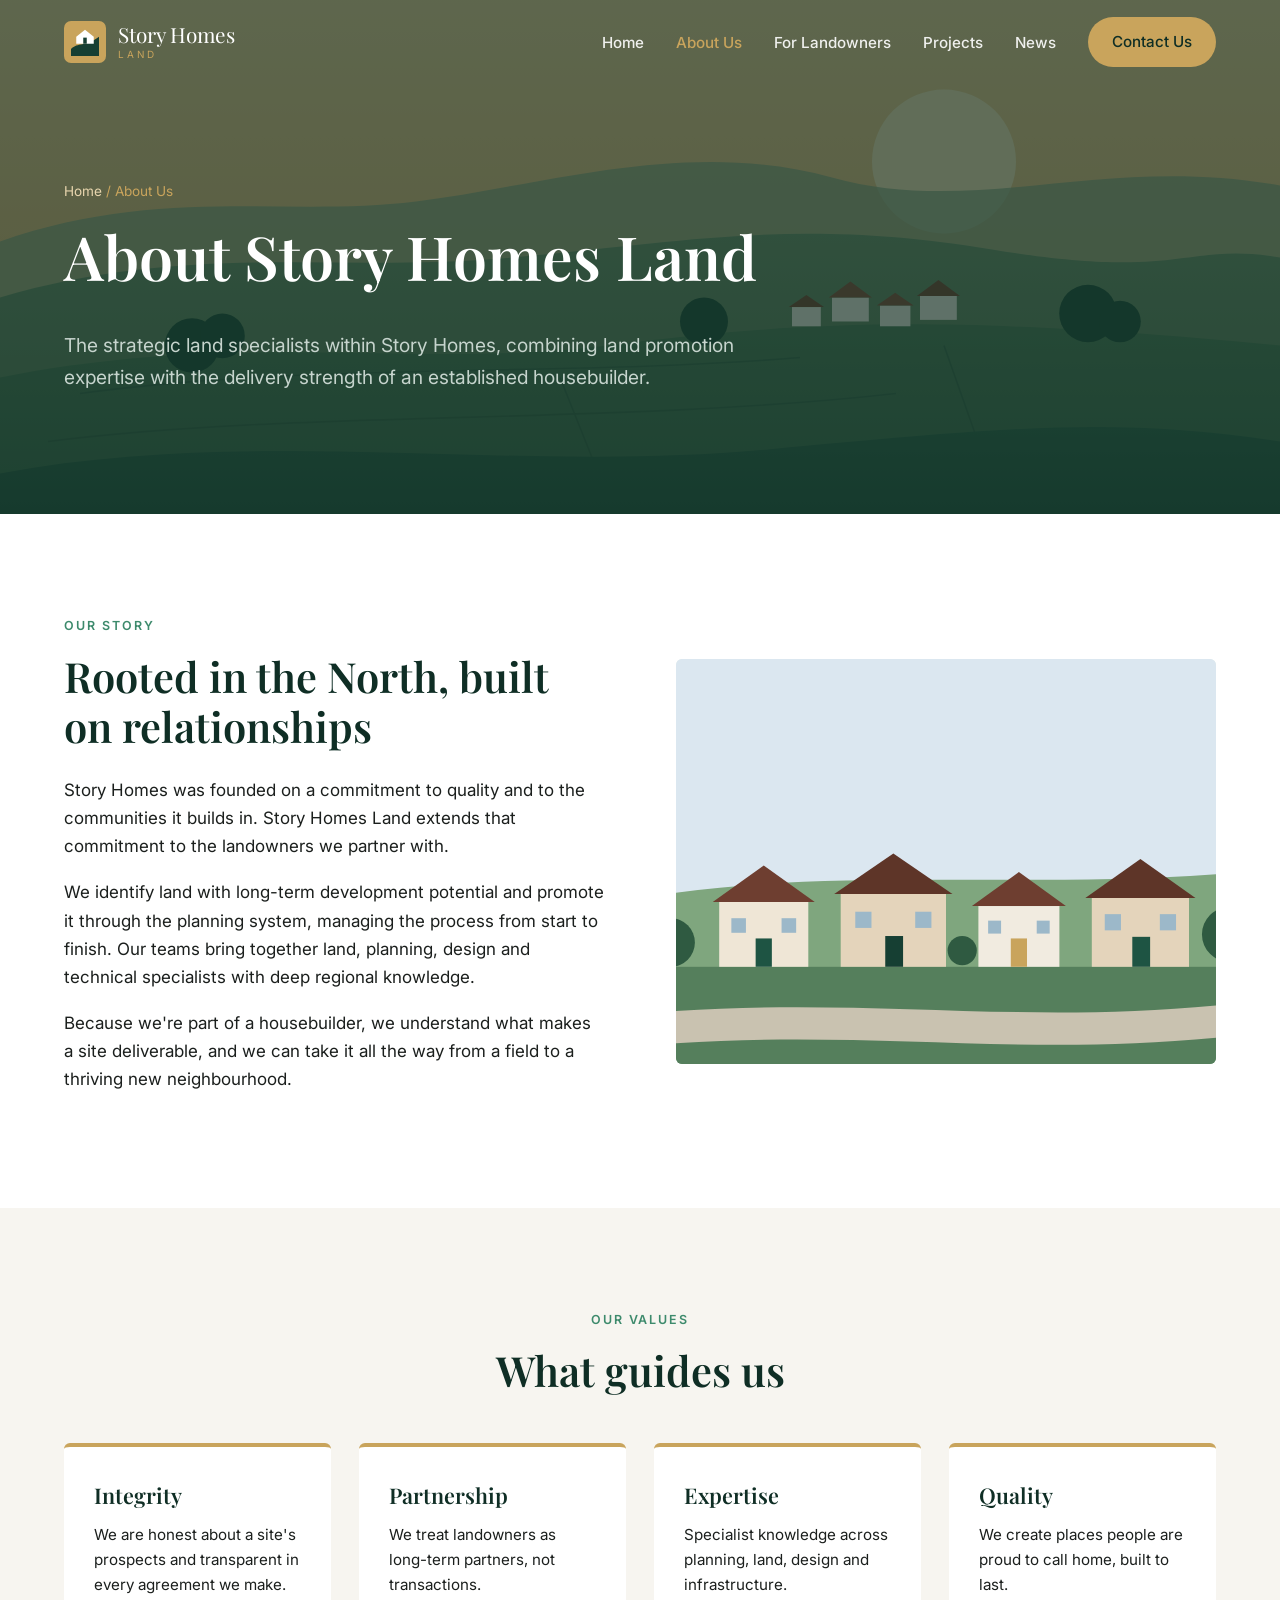
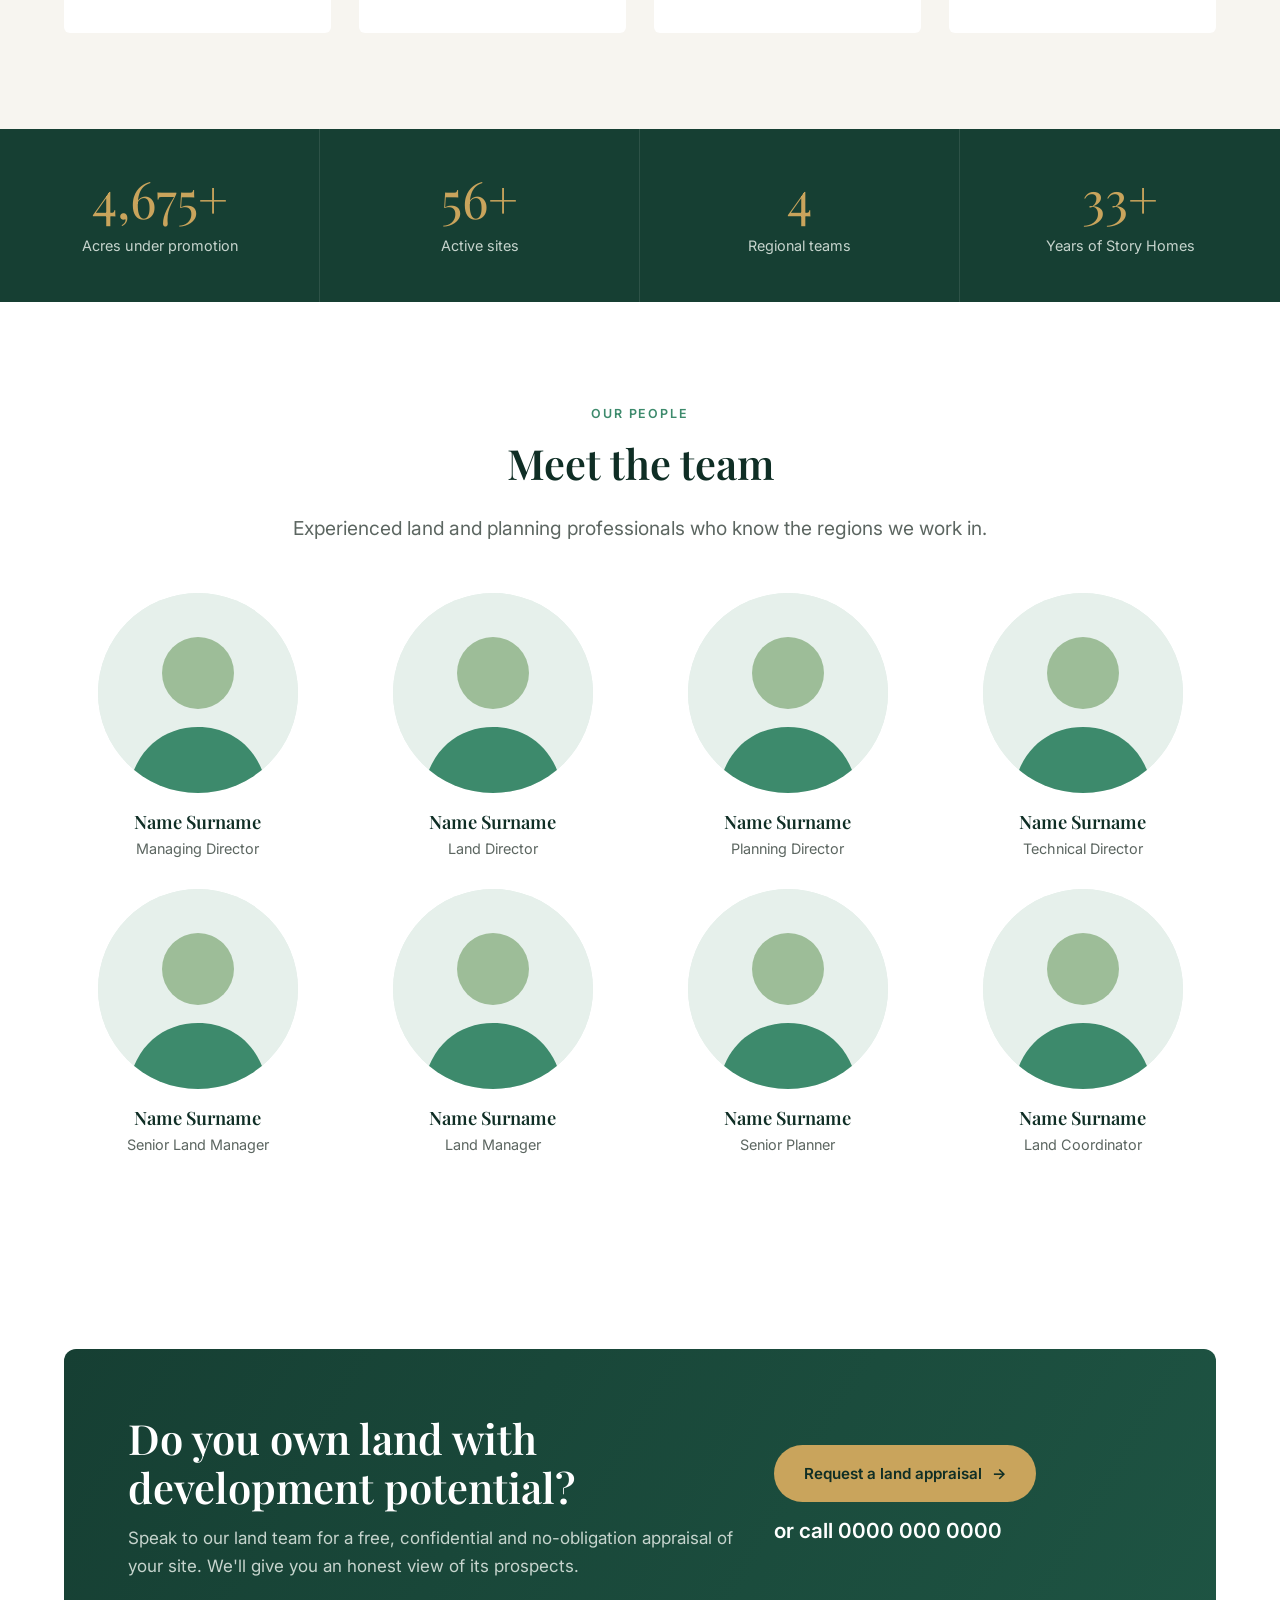
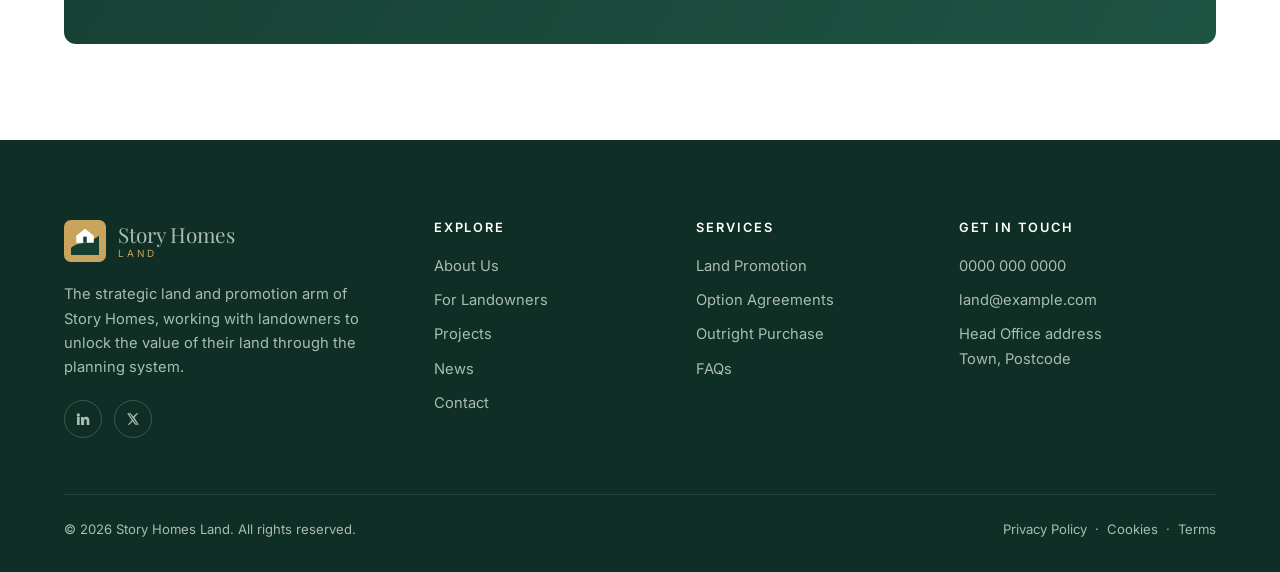
==== about.html @ 123c7f7c "Add Story Homes Land static website Home, About, For Landowners, Projects, News and Contact pages wi" ====
<!DOCTYPE html>
<html lang="en-GB">
<head>
<meta charset="utf-8">
<meta name="viewport" content="width=device-width, initial-scale=1">
<title>About Us | Story Homes Land</title>
<meta name="description" content="Story Homes Land is the strategic land division of Story Homes.">
<link rel="icon" href="assets/img/favicon.svg" type="image/svg+xml">
<link rel="preconnect" href="https://fonts.googleapis.com">
<link rel="preconnect" href="https://fonts.gstatic.com" crossorigin>
<link href="https://fonts.googleapis.com/css2?family=Inter:wght@400;500;600&family=Playfair+Display:wght@500;600&display=swap" rel="stylesheet">
<link rel="stylesheet" href="assets/css/styles.css">
</head>
<body>
<header class="site-header">
  <div class="container">
    <nav class="nav" aria-label="Main">
      <a class="logo" href="index.html" aria-label="Story Homes Land home">
        <img class="logo__mark" src="assets/img/logo.svg" alt="">
        <span class="logo__text">Story Homes<small>Land</small></span>
      </a>
      <button class="nav__toggle" aria-label="Toggle menu" aria-expanded="false"><span></span><span></span><span></span></button>
      <ul class="nav__links">
        <li><a href="index.html">Home</a></li>
        <li><a href="about.html" aria-current="page">About Us</a></li>
        <li><a href="landowners.html">For Landowners</a></li>
        <li><a href="projects.html">Projects</a></li>
        <li><a href="news.html">News</a></li>
        <li><a class="btn btn--primary" href="contact.html">Contact Us</a></li>
      </ul>
    </nav>
  </div>
</header>
<section class="page-hero">
  <div class="page-hero__bg"><img src="assets/img/hero-landscape.svg" alt=""></div>
  <div class="container">
    <div class="breadcrumb"><a href="index.html">Home</a> / About Us</div>
    <h1>About Story Homes Land</h1>
    <p>The strategic land specialists within Story Homes, combining land promotion expertise with the delivery strength of an established housebuilder.</p>
  </div>
</section>
<main>
<section class="section">
  <div class="container split">
    <div class="reveal">
      <span class="eyebrow">Our story</span>
      <h2>Rooted in the North, built on relationships</h2>
      <p>Story Homes was founded on a commitment to quality and to the communities it builds in. Story Homes Land extends that commitment to the landowners we partner with.</p>
      <p>We identify land with long-term development potential and promote it through the planning system, managing the process from start to finish. Our teams bring together land, planning, design and technical specialists with deep regional knowledge.</p>
      <p>Because we're part of a housebuilder, we understand what makes a site deliverable, and we can take it all the way from a field to a thriving new neighbourhood.</p>
    </div>
    <div class="split__media reveal"><img src="assets/img/village.svg" alt="Illustration of new homes"></div>
  </div>
</section>

<section class="section section--cream">
  <div class="container">
    <div class="center reveal"><span class="eyebrow">Our values</span><h2>What guides us</h2></div>
    <div class="grid grid--4" style="margin-top:48px">
      <div class="feature reveal"><h3>Integrity</h3><p>We are honest about a site's prospects and transparent in every agreement we make.</p></div>
      <div class="feature reveal"><h3>Partnership</h3><p>We treat landowners as long-term partners, not transactions.</p></div>
      <div class="feature reveal"><h3>Expertise</h3><p>Specialist knowledge across planning, land, design and infrastructure.</p></div>
      <div class="feature reveal"><h3>Quality</h3><p>We create places people are proud to call home, built to last.</p></div>
    </div>
  </div>
</section>

<div class="stats" aria-label="Key figures">
  <div class="stat"><div class="stat__num" data-count="5000" data-suffix="+">5,000+</div><div class="stat__label">Acres under promotion</div></div>
  <div class="stat"><div class="stat__num" data-count="60" data-suffix="+">60+</div><div class="stat__label">Active sites</div></div>
  <div class="stat"><div class="stat__num" data-count="4">4</div><div class="stat__label">Regional teams</div></div>
  <div class="stat"><div class="stat__num" data-count="35" data-suffix="+">35+</div><div class="stat__label">Years of Story Homes</div></div>
</div>

<section class="section" id="team">
  <div class="container">
    <div class="center reveal"><span class="eyebrow">Our people</span><h2>Meet the team</h2><p class="lead">Experienced land and planning professionals who know the regions we work in.</p></div>
    <div class="grid grid--4" style="margin-top:48px">
      <div class="person reveal"><div class="person__photo"><svg viewBox="0 0 200 200"><rect width="200" height="200" fill="#e6f0eb"/><circle cx="100" cy="80" r="36" fill="#9dbd98"/><path d="M30 200c6-44 36-66 70-66s64 22 70 66z" fill="#3d8a6c"/></svg></div><h3>Name Surname</h3><p>Managing Director</p></div>
      <div class="person reveal"><div class="person__photo"><svg viewBox="0 0 200 200"><rect width="200" height="200" fill="#e6f0eb"/><circle cx="100" cy="80" r="36" fill="#9dbd98"/><path d="M30 200c6-44 36-66 70-66s64 22 70 66z" fill="#3d8a6c"/></svg></div><h3>Name Surname</h3><p>Land Director</p></div>
      <div class="person reveal"><div class="person__photo"><svg viewBox="0 0 200 200"><rect width="200" height="200" fill="#e6f0eb"/><circle cx="100" cy="80" r="36" fill="#9dbd98"/><path d="M30 200c6-44 36-66 70-66s64 22 70 66z" fill="#3d8a6c"/></svg></div><h3>Name Surname</h3><p>Planning Director</p></div>
      <div class="person reveal"><div class="person__photo"><svg viewBox="0 0 200 200"><rect width="200" height="200" fill="#e6f0eb"/><circle cx="100" cy="80" r="36" fill="#9dbd98"/><path d="M30 200c6-44 36-66 70-66s64 22 70 66z" fill="#3d8a6c"/></svg></div><h3>Name Surname</h3><p>Technical Director</p></div>
      <div class="person reveal"><div class="person__photo"><svg viewBox="0 0 200 200"><rect width="200" height="200" fill="#e6f0eb"/><circle cx="100" cy="80" r="36" fill="#9dbd98"/><path d="M30 200c6-44 36-66 70-66s64 22 70 66z" fill="#3d8a6c"/></svg></div><h3>Name Surname</h3><p>Senior Land Manager</p></div>
      <div class="person reveal"><div class="person__photo"><svg viewBox="0 0 200 200"><rect width="200" height="200" fill="#e6f0eb"/><circle cx="100" cy="80" r="36" fill="#9dbd98"/><path d="M30 200c6-44 36-66 70-66s64 22 70 66z" fill="#3d8a6c"/></svg></div><h3>Name Surname</h3><p>Land Manager</p></div>
      <div class="person reveal"><div class="person__photo"><svg viewBox="0 0 200 200"><rect width="200" height="200" fill="#e6f0eb"/><circle cx="100" cy="80" r="36" fill="#9dbd98"/><path d="M30 200c6-44 36-66 70-66s64 22 70 66z" fill="#3d8a6c"/></svg></div><h3>Name Surname</h3><p>Senior Planner</p></div>
      <div class="person reveal"><div class="person__photo"><svg viewBox="0 0 200 200"><rect width="200" height="200" fill="#e6f0eb"/><circle cx="100" cy="80" r="36" fill="#9dbd98"/><path d="M30 200c6-44 36-66 70-66s64 22 70 66z" fill="#3d8a6c"/></svg></div><h3>Name Surname</h3><p>Land Coordinator</p></div>
    </div>
  </div>
</section>

<section class="section">
  <div class="container">
    <div class="cta-band reveal">
      <div>
        <h2>Do you own land with development potential?</h2>
        <p>Speak to our land team for a free, confidential and no-obligation appraisal of your site. We'll give you an honest view of its prospects.</p>
      </div>
      <div class="cta-band__actions">
        <a class="btn btn--primary arrow" href="contact.html">Request a land appraisal</a>
        <a class="cta-band__phone" href="tel:00000000000">or call 0000 000 0000</a>
      </div>
    </div>
  </div>
</section>

</main>
<footer class="site-footer">
  <div class="container">
    <div class="footer-grid">
      <div>
        <a class="logo" href="index.html"><img class="logo__mark" src="assets/img/logo.svg" alt=""><span class="logo__text">Story Homes<small>Land</small></span></a>
        <p style="margin-top:20px">The strategic land and promotion arm of Story Homes, working with landowners to unlock the value of their land through the planning system.</p>
        <div class="socials">
          <a href="#" aria-label="LinkedIn"><svg width="16" height="16" viewBox="0 0 24 24" fill="currentColor"><path d="M4.98 3.5a2.5 2.5 0 1 1 0 5 2.5 2.5 0 0 1 0-5zM3 9h4v12H3zM9 9h3.8v1.7h.1c.5-1 1.8-2 3.8-2 4 0 4.8 2.6 4.8 6V21h-4v-5.5c0-1.3 0-3-1.8-3s-2.1 1.4-2.1 2.9V21H9z"/></svg></a>
          <a href="#" aria-label="X"><svg width="14" height="14" viewBox="0 0 24 24" fill="currentColor"><path d="M18.2 2H21l-6.6 7.5L22 22h-6l-4.7-6.2L5.8 22H3l7-8L2 2h6.1l4.3 5.7zM17.2 20h1.6L7 3.8H5.3z"/></svg></a>
        </div>
      </div>
      <div>
        <h4>Explore</h4>
        <ul>
          <li><a href="about.html">About Us</a></li>
          <li><a href="landowners.html">For Landowners</a></li>
          <li><a href="projects.html">Projects</a></li>
          <li><a href="news.html">News</a></li>
          <li><a href="contact.html">Contact</a></li>
        </ul>
      </div>
      <div>
        <h4>Services</h4>
        <ul>
          <li><a href="landowners.html#promotion">Land Promotion</a></li>
          <li><a href="landowners.html#options">Option Agreements</a></li>
          <li><a href="landowners.html#sales">Outright Purchase</a></li>
          <li><a href="landowners.html#faq">FAQs</a></li>
        </ul>
      </div>
      <div>
        <h4>Get in touch</h4>
        <ul>
          <li><a href="tel:00000000000">0000 000 0000</a></li>
          <li><a href="mailto:land@example.com">land@example.com</a></li>
          <li>Head Office address<br>Town, Postcode</li>
        </ul>
      </div>
    </div>
    <div class="footer-bottom">
      <span>&copy; <span id="year">2026</span> Story Homes Land. All rights reserved.</span>
      <span><a href="#">Privacy Policy</a> &nbsp;·&nbsp; <a href="#">Cookies</a> &nbsp;·&nbsp; <a href="#">Terms</a></span>
    </div>
  </div>
</footer>
<script src="assets/js/main.js"></script>
</body>
</html>
---- assets/css/styles.css ----
/* Story Homes Land — site styles */
:root {
  --green-900: #0f2e25;
  --green-800: #163f33;
  --green-700: #1e5443;
  --green-500: #3d8a6c;
  --green-100: #e6f0eb;
  --gold: #c9a45c;
  --gold-light: #e8d6ae;
  --ink: #1b1f1d;
  --muted: #5c6661;
  --line: #dde3df;
  --paper: #ffffff;
  --cream: #f7f5f0;
  --radius: 6px;
  --max: 1200px;
  --font-head: "Playfair Display", Georgia, serif;
  --font-body: "Inter", system-ui, -apple-system, "Segoe UI", sans-serif;
}

*, *::before, *::after { box-sizing: border-box; }
html { scroll-behavior: smooth; }
body {
  margin: 0;
  font-family: var(--font-body);
  font-size: 17px;
  line-height: 1.65;
  color: var(--ink);
  background: var(--paper);
  -webkit-font-smoothing: antialiased;
}
img, svg { max-width: 100%; display: block; }
a { color: var(--green-700); }
h1, h2, h3, h4 { font-family: var(--font-head); font-weight: 600; line-height: 1.2; margin: 0 0 .6em; color: var(--green-900); }
h1 { font-size: clamp(2.2rem, 5vw, 3.8rem); }
h2 { font-size: clamp(1.8rem, 3.5vw, 2.6rem); }
h3 { font-size: 1.35rem; }
p { margin: 0 0 1.1em; }

.container { width: 100%; max-width: var(--max); margin: 0 auto; padding: 0 24px; }
.section { padding: 96px 0; }
.section--cream { background: var(--cream); }
.section--dark { background: var(--green-900); color: #e9efec; }
.section--dark h2, .section--dark h3 { color: #fff; }
.eyebrow {
  display: inline-block;
  font-size: .78rem; letter-spacing: .16em; text-transform: uppercase; font-weight: 600;
  color: var(--green-500); margin-bottom: 14px;
}
.section--dark .eyebrow { color: var(--gold); }
.lead { font-size: 1.2rem; color: var(--muted); max-width: 720px; }
.section--dark .lead { color: #b9c9c1; }
.center { text-align: center; }
.center .lead { margin-left: auto; margin-right: auto; }

/* Buttons */
.btn {
  display: inline-flex; align-items: center; gap: 10px;
  padding: 14px 28px; border-radius: 999px; border: 2px solid transparent;
  font-weight: 600; font-size: .95rem; text-decoration: none; cursor: pointer;
  transition: background .2s, color .2s, border-color .2s, transform .2s;
}
.btn:hover { transform: translateY(-1px); }
.btn--primary { background: var(--gold); color: var(--green-900); }
.btn--primary:hover { background: var(--gold-light); }
.btn--dark { background: var(--green-800); color: #fff; }
.btn--dark:hover { background: var(--green-700); }
.btn--ghost { border-color: rgba(255,255,255,.6); color: #fff; }
.btn--ghost:hover { background: #fff; color: var(--green-900); }
.btn--outline { border-color: var(--green-800); color: var(--green-800); }
.btn--outline:hover { background: var(--green-800); color: #fff; }
.arrow::after { content: "→"; }

/* Header */
.site-header {
  position: fixed; inset: 0 0 auto 0; z-index: 50;
  transition: background .3s, box-shadow .3s;
}
.site-header.is-solid, .site-header--solid { background: var(--green-900); box-shadow: 0 2px 20px rgba(0,0,0,.15); }
.nav { display: flex; align-items: center; justify-content: space-between; height: 84px; }
.logo { display: flex; align-items: center; gap: 12px; text-decoration: none; color: #fff; }
.logo__mark { width: 42px; height: 42px; }
.logo__text { font-family: var(--font-head); font-size: 1.3rem; line-height: 1; }
.logo__text small { display: block; font-family: var(--font-body); font-size: .62rem; letter-spacing: .3em; text-transform: uppercase; color: var(--gold); margin-top: 5px; }
.nav__links { display: flex; align-items: center; gap: 32px; list-style: none; margin: 0; padding: 0; }
.nav__links a { color: #fff; text-decoration: none; font-size: .95rem; font-weight: 500; opacity: .9; }
.nav__links a:hover, .nav__links a[aria-current="page"] { opacity: 1; color: var(--gold); }
.nav__links .btn { padding: 10px 22px; opacity: 1; color: var(--green-900); }
.nav__links .btn:hover { color: var(--green-900); }
.nav__toggle { display: none; background: none; border: 0; color: #fff; cursor: pointer; padding: 8px; }
.nav__toggle span { display: block; width: 26px; height: 2px; background: currentColor; margin: 6px 0; transition: transform .3s, opacity .3s; }

/* Hero */
.hero {
  position: relative; min-height: 100vh; display: flex; align-items: center;
  color: #fff; overflow: hidden; background: var(--green-900);
}
.hero__bg { position: absolute; inset: 0; width: 100%; height: 100%; }
.hero__bg svg { width: 100%; height: 100%; }
.hero::after { content: ""; position: absolute; inset: 0; background: linear-gradient(90deg, rgba(15,46,37,.88) 0%, rgba(15,46,37,.55) 55%, rgba(15,46,37,.2) 100%); }
.hero__content { position: relative; z-index: 2; max-width: 720px; padding-top: 84px; }
.hero h1 { color: #fff; }
.hero p { font-size: 1.25rem; color: #d7e2dc; max-width: 600px; }
.hero__ctas { display: flex; flex-wrap: wrap; gap: 14px; margin-top: 32px; }
.hero__scroll { position: absolute; bottom: 32px; left: 50%; transform: translateX(-50%); z-index: 2; color: #fff; font-size: .75rem; letter-spacing: .2em; text-transform: uppercase; opacity: .7; text-decoration: none; }

.page-hero { position: relative; padding: 180px 0 100px; background: var(--green-900); color: #fff; overflow: hidden; }
.page-hero h1 { color: #fff; }
.page-hero p { color: #c6d4cd; font-size: 1.2rem; max-width: 680px; }
.page-hero__bg { position: absolute; inset: 0; opacity: .35; }
.page-hero .container { position: relative; }
.breadcrumb { font-size: .85rem; color: var(--gold); margin-bottom: 18px; }
.breadcrumb a { color: var(--gold-light); text-decoration: none; }

/* Stats */
.stats { display: grid; grid-template-columns: repeat(4, 1fr); gap: 0; background: var(--green-800); }
.stat { padding: 44px 28px; text-align: center; color: #fff; border-right: 1px solid rgba(255,255,255,.1); }
.stat:last-child { border-right: 0; }
.stat__num { font-family: var(--font-head); font-size: clamp(2.2rem, 4vw, 3.2rem); color: var(--gold); line-height: 1; }
.stat__label { font-size: .9rem; color: #c6d4cd; margin-top: 10px; }

/* Split */
.split { display: grid; grid-template-columns: 1fr 1fr; gap: 72px; align-items: center; }
.split__media { border-radius: var(--radius); overflow: hidden; aspect-ratio: 4/3; background: var(--green-100); }
.split__media svg { width: 100%; height: 100%; }
.checklist { list-style: none; padding: 0; margin: 24px 0 32px; }
.checklist li { position: relative; padding-left: 34px; margin-bottom: 12px; }
.checklist li::before { content: ""; position: absolute; left: 0; top: 5px; width: 20px; height: 20px; border-radius: 50%; background: var(--green-500) url("data:image/svg+xml,%3Csvg xmlns='http://www.w3.org/2000/svg' viewBox='0 0 20 20'%3E%3Cpath d='M5.5 10.5l3 3 6-7' fill='none' stroke='%23fff' stroke-width='2'/%3E%3C/svg%3E") center/14px no-repeat; }

/* Cards */
.grid { display: grid; gap: 28px; }
.grid--3 { grid-template-columns: repeat(3, 1fr); }
.grid--4 { grid-template-columns: repeat(4, 1fr); }
.grid--2 { grid-template-columns: repeat(2, 1fr); }
.card { background: #fff; border: 1px solid var(--line); border-radius: var(--radius); overflow: hidden; display: flex; flex-direction: column; transition: box-shadow .25s, transform .25s; }
.card:hover { box-shadow: 0 18px 40px rgba(15,46,37,.12); transform: translateY(-3px); }
.card__media { aspect-ratio: 16/10; background: var(--green-100); overflow: hidden; }
.card__media svg { width: 100%; height: 100%; }
.card__body { padding: 26px 26px 30px; flex: 1; display: flex; flex-direction: column; }
.card__meta { font-size: .78rem; text-transform: uppercase; letter-spacing: .12em; color: var(--green-500); font-weight: 600; margin-bottom: 8px; }
.card__body p { color: var(--muted); font-size: .95rem; }
.card__link { margin-top: auto; font-weight: 600; text-decoration: none; color: var(--green-800); }
.card__link::after { content: " →"; }
.card__facts { display: flex; gap: 20px; border-top: 1px solid var(--line); padding-top: 14px; margin-top: 6px; margin-bottom: 16px; font-size: .85rem; color: var(--muted); }
.card__facts strong { display: block; color: var(--green-900); font-size: 1.05rem; }

/* Feature tiles */
.feature { padding: 36px 30px; background: #fff; border-radius: var(--radius); border-top: 4px solid var(--gold); }
.section--dark .feature { background: var(--green-800); color: #c6d4cd; }
.feature__icon { width: 52px; height: 52px; border-radius: 50%; background: var(--green-100); display: grid; place-items: center; margin-bottom: 20px; color: var(--green-700); }
.section--dark .feature__icon { background: rgba(201,164,92,.15); color: var(--gold); }
.feature p { font-size: .95rem; margin: 0; }

/* Process */
.process { counter-reset: step; display: grid; grid-template-columns: repeat(5, 1fr); gap: 24px; position: relative; margin-top: 56px; }
.process::before { content: ""; position: absolute; top: 28px; left: 10%; right: 10%; height: 2px; background: rgba(201,164,92,.35); }
.step { position: relative; text-align: center; }
.step__num { counter-increment: step; width: 56px; height: 56px; border-radius: 50%; background: var(--gold); color: var(--green-900); font-family: var(--font-head); font-size: 1.4rem; display: grid; place-items: center; margin: 0 auto 20px; position: relative; }
.step__num::before { content: counter(step); }
.step h3 { font-size: 1.1rem; }
.step p { font-size: .9rem; color: #b9c9c1; }

/* Testimonial */
.quote { max-width: 860px; margin: 0 auto; text-align: center; }
.quote blockquote { margin: 0; font-family: var(--font-head); font-size: clamp(1.4rem, 2.6vw, 2rem); line-height: 1.4; color: var(--green-900); }
.quote blockquote::before { content: "“"; display: block; font-size: 5rem; line-height: .6; color: var(--gold); margin-bottom: 10px; }
.quote cite { display: block; margin-top: 24px; font-style: normal; color: var(--muted); }
.quote cite strong { color: var(--green-800); }
.slider { position: relative; }
.slide { display: none; }
.slide.is-active { display: block; animation: fade .6s ease; }
.slider__dots { display: flex; justify-content: center; gap: 10px; margin-top: 32px; }
.slider__dots button { width: 10px; height: 10px; border-radius: 50%; border: 0; background: var(--line); cursor: pointer; padding: 0; }
.slider__dots button.is-active { background: var(--gold); width: 28px; border-radius: 5px; }
@keyframes fade { from { opacity: 0; transform: translateY(8px); } to { opacity: 1; transform: none; } }

/* CTA band */
.cta-band { background: linear-gradient(120deg, var(--green-800), var(--green-700)); color: #fff; border-radius: 12px; padding: 64px; display: grid; grid-template-columns: 1.6fr 1fr; gap: 40px; align-items: center; }
.cta-band h2 { color: #fff; margin-bottom: 12px; }
.cta-band p { color: #c6d4cd; margin: 0; }
.cta-band__actions { display: flex; flex-direction: column; gap: 12px; align-items: flex-start; }
.cta-band__phone { color: #fff; font-size: 1.3rem; font-weight: 600; text-decoration: none; }

/* Team */
.person { text-align: center; }
.person__photo { aspect-ratio: 1; border-radius: 50%; overflow: hidden; background: var(--green-100); margin: 0 auto 18px; max-width: 200px; }
.person h3 { font-size: 1.15rem; margin-bottom: 4px; }
.person p { color: var(--muted); font-size: .9rem; margin: 0; }

/* Filters */
.filters { display: flex; flex-wrap: wrap; gap: 10px; margin-bottom: 40px; }
.filter { border: 1px solid var(--line); background: #fff; padding: 8px 18px; border-radius: 999px; cursor: pointer; font: inherit; font-size: .9rem; color: var(--ink); }
.filter.is-active, .filter:hover { background: var(--green-800); color: #fff; border-color: var(--green-800); }

/* Accordion */
.faq { max-width: 860px; margin: 40px auto 0; }
.faq details { border-bottom: 1px solid var(--line); }
.faq summary { list-style: none; cursor: pointer; padding: 22px 40px 22px 0; font-weight: 600; font-size: 1.05rem; position: relative; color: var(--green-900); }
.faq summary::-webkit-details-marker { display: none; }
.faq summary::after { content: "+"; position: absolute; right: 4px; top: 16px; font-size: 1.6rem; color: var(--gold); transition: transform .2s; }
.faq details[open] summary::after { transform: rotate(45deg); }
.faq details p { color: var(--muted); padding-bottom: 12px; }

/* Forms */
.form { display: grid; grid-template-columns: 1fr 1fr; gap: 20px; }
.form__full { grid-column: 1 / -1; }
.form label { display: block; font-size: .85rem; font-weight: 600; margin-bottom: 6px; color: var(--green-900); }
.form input, .form select, .form textarea { width: 100%; padding: 13px 14px; border: 1px solid var(--line); border-radius: var(--radius); font: inherit; font-size: .95rem; background: #fff; }
.form input:focus, .form select:focus, .form textarea:focus { outline: 2px solid var(--green-500); border-color: transparent; }
.form textarea { min-height: 140px; resize: vertical; }
.form__check { display: flex; gap: 10px; align-items: flex-start; font-size: .85rem; color: var(--muted); }
.form__check input { width: auto; margin-top: 4px; }
.form__success { display: none; padding: 20px; background: var(--green-100); border-radius: var(--radius); color: var(--green-800); font-weight: 600; }
.form.is-sent + .form__success { display: block; }
.form.is-sent { display: none; }

.contact-grid { display: grid; grid-template-columns: 1.4fr 1fr; gap: 64px; }
.office { padding: 28px; background: var(--cream); border-radius: var(--radius); margin-bottom: 20px; }
.office h3 { font-size: 1.15rem; margin-bottom: 8px; }
.office p { margin: 0; color: var(--muted); font-size: .95rem; }

/* Article */
.article { max-width: 760px; margin: 0 auto; }
.article p { font-size: 1.08rem; }

/* Footer */
.site-footer { background: var(--green-900); color: #a9bcb3; padding: 80px 0 32px; font-size: .92rem; }
.footer-grid { display: grid; grid-template-columns: 1.5fr 1fr 1fr 1.2fr; gap: 48px; }
.site-footer h4 { color: #fff; font-family: var(--font-body); font-size: .8rem; letter-spacing: .15em; text-transform: uppercase; margin-bottom: 18px; }
.site-footer ul { list-style: none; margin: 0; padding: 0; }
.site-footer li { margin-bottom: 10px; }
.site-footer a { color: #a9bcb3; text-decoration: none; }
.site-footer a:hover { color: var(--gold); }
.footer-bottom { border-top: 1px solid rgba(255,255,255,.1); margin-top: 56px; padding-top: 24px; display: flex; justify-content: space-between; flex-wrap: wrap; gap: 12px; font-size: .82rem; }
.socials { display: flex; gap: 12px; margin-top: 20px; }
.socials a { width: 38px; height: 38px; border-radius: 50%; border: 1px solid rgba(255,255,255,.2); display: grid; place-items: center; }

/* Reveal on scroll */
.reveal { opacity: 0; transform: translateY(24px); transition: opacity .7s ease, transform .7s ease; }
.reveal.is-visible { opacity: 1; transform: none; }
@media (prefers-reduced-motion: reduce) { .reveal { opacity: 1; transform: none; transition: none; } html { scroll-behavior: auto; } }

/* Responsive */
@media (max-width: 1024px) {
  .grid--4 { grid-template-columns: repeat(2, 1fr); }
  .process { grid-template-columns: repeat(3, 1fr); }
  .process::before { display: none; }
  .footer-grid { grid-template-columns: 1fr 1fr; }
}
@media (max-width: 860px) {
  .nav__toggle { display: block; }
  .nav__links { position: fixed; inset: 84px 0 auto 0; background: var(--green-900); flex-direction: column; align-items: flex-start; gap: 0; padding: 12px 24px 28px; transform: translateY(-120%); transition: transform .35s ease; }
  .nav__links li { width: 100%; }
  .nav__links a { display: block; padding: 14px 0; border-bottom: 1px solid rgba(255,255,255,.08); }
  .nav__links .btn { margin-top: 16px; display: inline-flex; border: 0; }
  .nav.is-open .nav__links { transform: none; }
  .nav.is-open .nav__toggle span:nth-child(1) { transform: translateY(8px) rotate(45deg); }
  .nav.is-open .nav__toggle span:nth-child(2) { opacity: 0; }
  .nav.is-open .nav__toggle span:nth-child(3) { transform: translateY(-8px) rotate(-45deg); }
  .site-header { background: var(--green-900); }
  .split, .contact-grid, .cta-band { grid-template-columns: 1fr; gap: 40px; }
  .grid--3, .grid--2 { grid-template-columns: 1fr; }
  .stats { grid-template-columns: repeat(2, 1fr); }
  .stat:nth-child(2) { border-right: 0; }
  .section { padding: 72px 0; }
  .cta-band { padding: 40px 28px; }
}
@media (max-width: 560px) {
  body { font-size: 16px; }
  .container { padding: 0 16px; }
  .grid--4, .process, .footer-grid, .form { grid-template-columns: 1fr; }
  .stat { border-right: 0; border-bottom: 1px solid rgba(255,255,255,.1); padding: 32px 16px; }
}

/* Illustration images */
.hero__bg img, .page-hero__bg img, .card__media img, .split__media img, .person__photo img { width: 100%; height: 100%; object-fit: cover; }
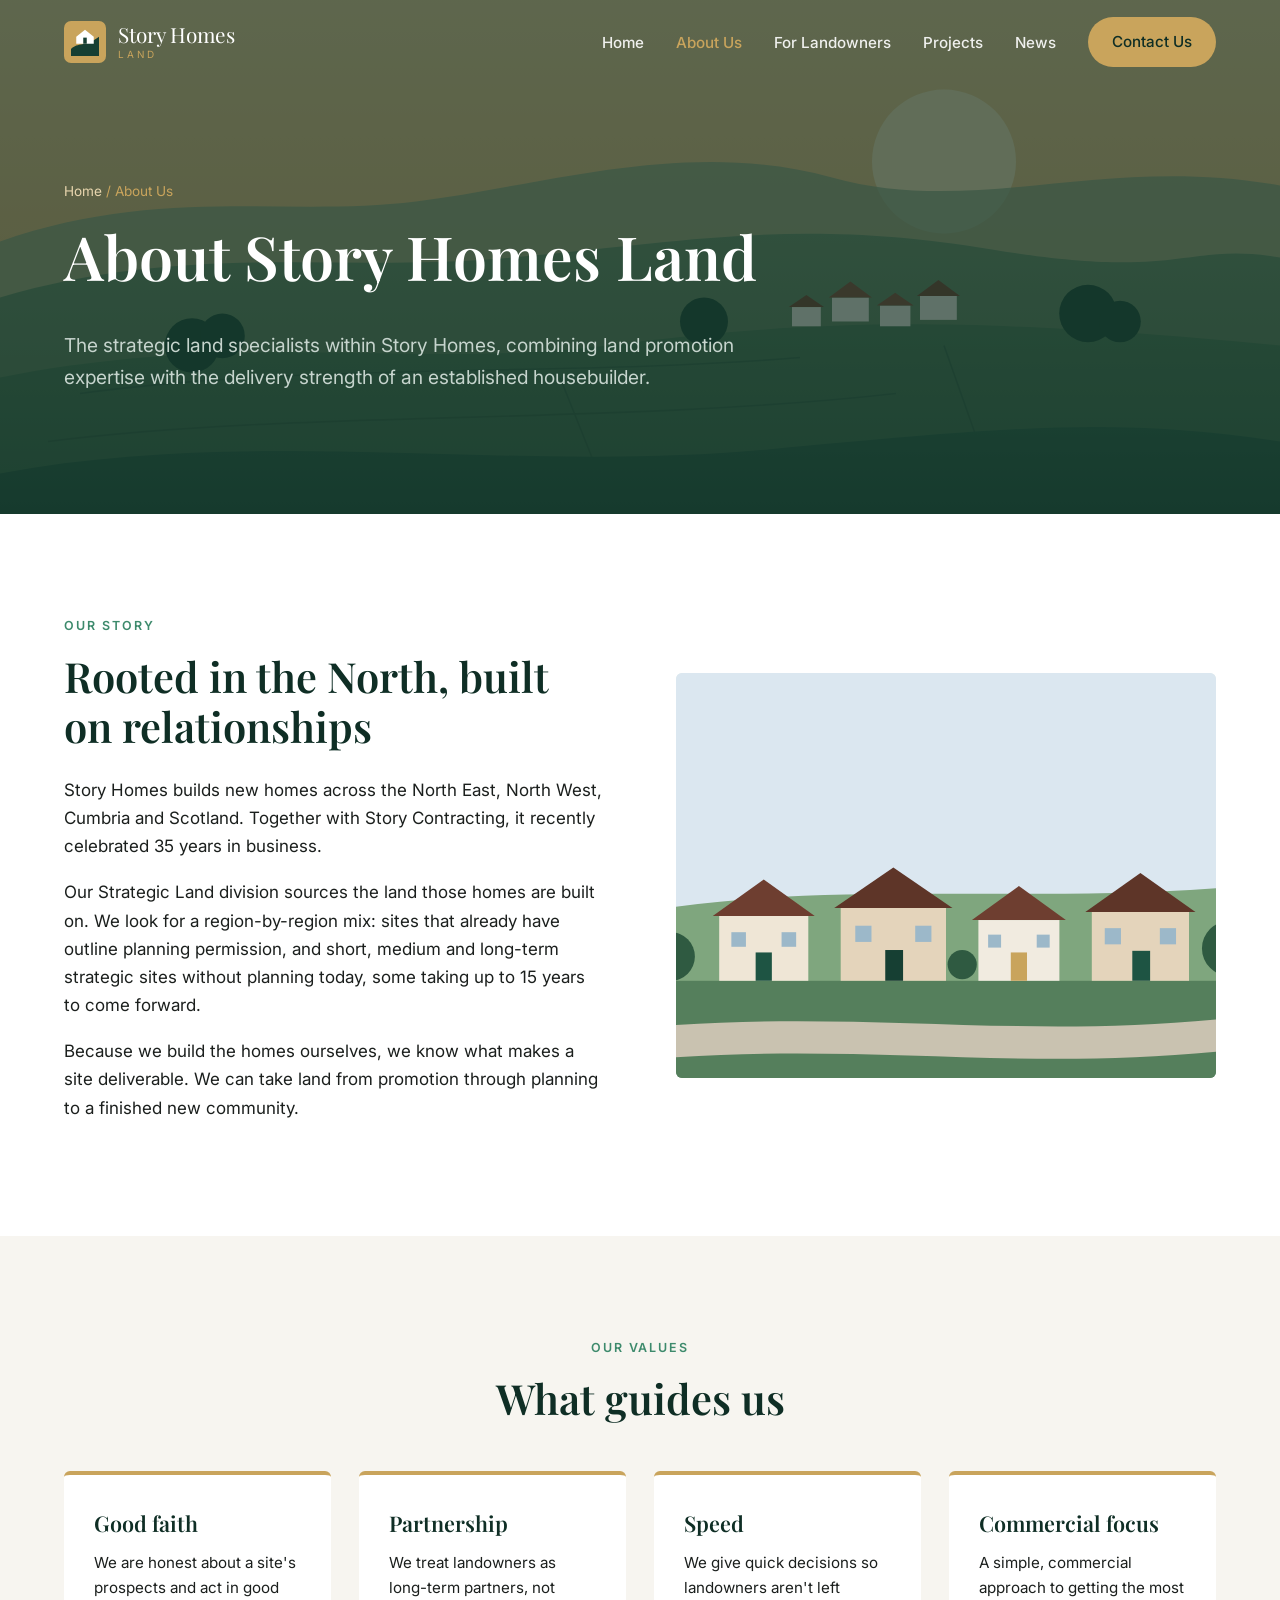
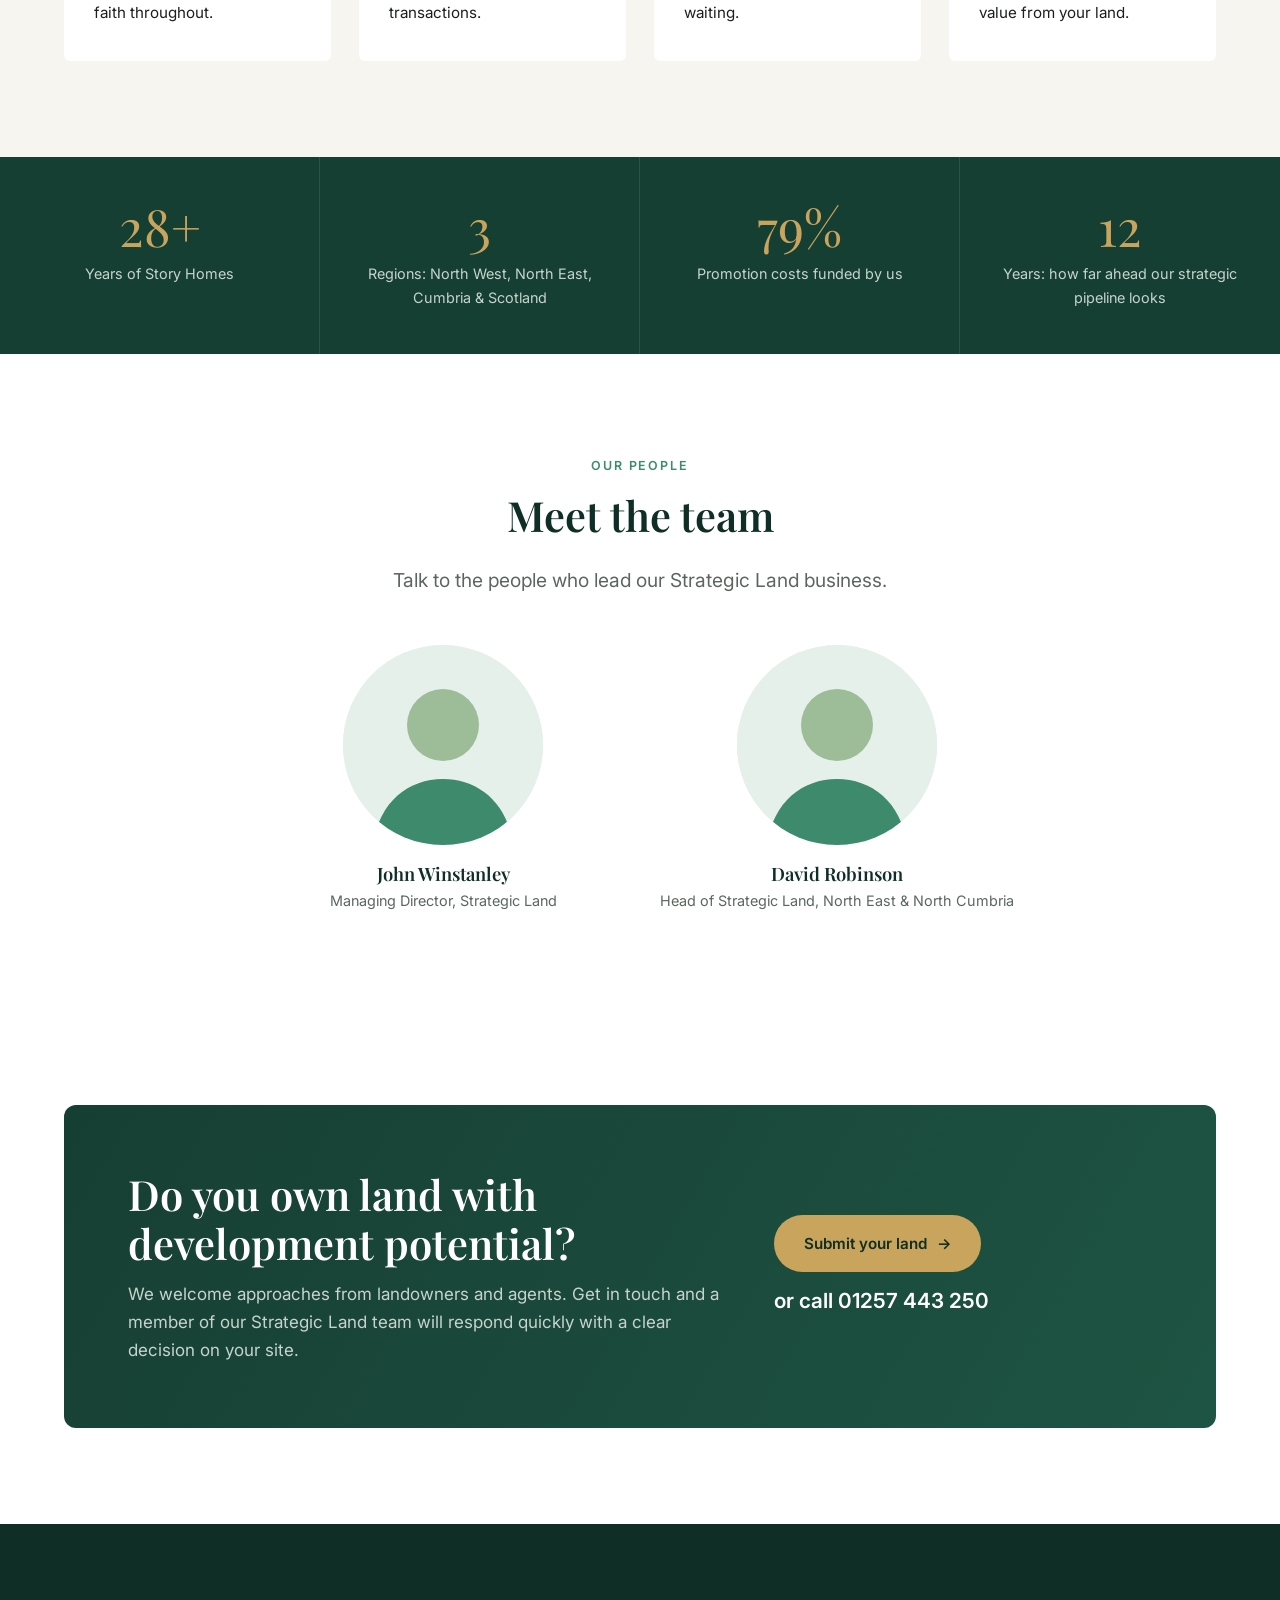
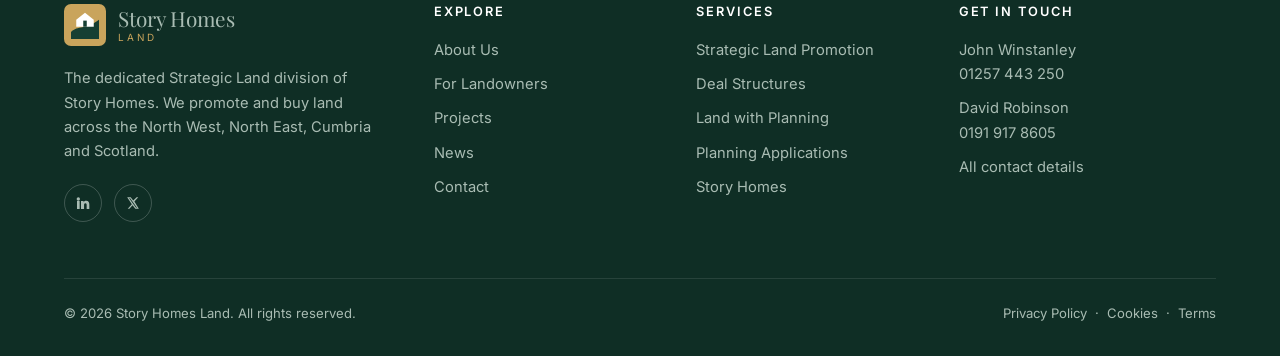
==== commit 45a71bb9: "Use real Story Homes Strategic Land content Replace placeholder copy with details from the Story Hom" ====
--- a/about.html
+++ b/about.html
@@ -45,9 +45,9 @@
     <div class="reveal">
       <span class="eyebrow">Our story</span>
       <h2>Rooted in the North, built on relationships</h2>
-      <p>Story Homes was founded on a commitment to quality and to the communities it builds in. Story Homes Land extends that commitment to the landowners we partner with.</p>
-      <p>We identify land with long-term development potential and promote it through the planning system, managing the process from start to finish. Our teams bring together land, planning, design and technical specialists with deep regional knowledge.</p>
-      <p>Because we're part of a housebuilder, we understand what makes a site deliverable, and we can take it all the way from a field to a thriving new neighbourhood.</p>
+      <p>Story Homes builds new homes across the North East, North West, Cumbria and Scotland. Together with Story Contracting, it recently celebrated 35 years in business.</p>
+      <p>Our Strategic Land division sources the land those homes are built on. We look for a region-by-region mix: sites that already have outline planning permission, and short, medium and long-term strategic sites without planning today, some taking up to 15 years to come forward.</p>
+      <p>Because we build the homes ourselves, we know what makes a site deliverable. We can take land from promotion through planning to a finished new community.</p>
     </div>
     <div class="split__media reveal"><img src="assets/img/village.svg" alt="Illustration of new homes"></div>
   </div>
@@ -57,33 +57,27 @@
   <div class="container">
     <div class="center reveal"><span class="eyebrow">Our values</span><h2>What guides us</h2></div>
     <div class="grid grid--4" style="margin-top:48px">
-      <div class="feature reveal"><h3>Integrity</h3><p>We are honest about a site's prospects and transparent in every agreement we make.</p></div>
+      <div class="feature reveal"><h3>Good faith</h3><p>We are honest about a site's prospects and act in good faith throughout.</p></div>
       <div class="feature reveal"><h3>Partnership</h3><p>We treat landowners as long-term partners, not transactions.</p></div>
-      <div class="feature reveal"><h3>Expertise</h3><p>Specialist knowledge across planning, land, design and infrastructure.</p></div>
-      <div class="feature reveal"><h3>Quality</h3><p>We create places people are proud to call home, built to last.</p></div>
+      <div class="feature reveal"><h3>Speed</h3><p>We give quick decisions so landowners aren't left waiting.</p></div>
+      <div class="feature reveal"><h3>Commercial focus</h3><p>A simple, commercial approach to getting the most value from your land.</p></div>
     </div>
   </div>
 </section>
 
 <div class="stats" aria-label="Key figures">
-  <div class="stat"><div class="stat__num" data-count="5000" data-suffix="+">5,000+</div><div class="stat__label">Acres under promotion</div></div>
-  <div class="stat"><div class="stat__num" data-count="60" data-suffix="+">60+</div><div class="stat__label">Active sites</div></div>
-  <div class="stat"><div class="stat__num" data-count="4">4</div><div class="stat__label">Regional teams</div></div>
   <div class="stat"><div class="stat__num" data-count="35" data-suffix="+">35+</div><div class="stat__label">Years of Story Homes</div></div>
+  <div class="stat"><div class="stat__num" data-count="4">4</div><div class="stat__label">Regions: North West, North East, Cumbria &amp; Scotland</div></div>
+  <div class="stat"><div class="stat__num" data-count="100" data-suffix="%">100%</div><div class="stat__label">Promotion costs funded by us</div></div>
+  <div class="stat"><div class="stat__num" data-count="15">15</div><div class="stat__label">Years: how far ahead our strategic pipeline looks</div></div>
 </div>
 
 <section class="section" id="team">
   <div class="container">
-    <div class="center reveal"><span class="eyebrow">Our people</span><h2>Meet the team</h2><p class="lead">Experienced land and planning professionals who know the regions we work in.</p></div>
-    <div class="grid grid--4" style="margin-top:48px">
-      <div class="person reveal"><div class="person__photo"><svg viewBox="0 0 200 200"><rect width="200" height="200" fill="#e6f0eb"/><circle cx="100" cy="80" r="36" fill="#9dbd98"/><path d="M30 200c6-44 36-66 70-66s64 22 70 66z" fill="#3d8a6c"/></svg></div><h3>Name Surname</h3><p>Managing Director</p></div>
-      <div class="person reveal"><div class="person__photo"><svg viewBox="0 0 200 200"><rect width="200" height="200" fill="#e6f0eb"/><circle cx="100" cy="80" r="36" fill="#9dbd98"/><path d="M30 200c6-44 36-66 70-66s64 22 70 66z" fill="#3d8a6c"/></svg></div><h3>Name Surname</h3><p>Land Director</p></div>
-      <div class="person reveal"><div class="person__photo"><svg viewBox="0 0 200 200"><rect width="200" height="200" fill="#e6f0eb"/><circle cx="100" cy="80" r="36" fill="#9dbd98"/><path d="M30 200c6-44 36-66 70-66s64 22 70 66z" fill="#3d8a6c"/></svg></div><h3>Name Surname</h3><p>Planning Director</p></div>
-      <div class="person reveal"><div class="person__photo"><svg viewBox="0 0 200 200"><rect width="200" height="200" fill="#e6f0eb"/><circle cx="100" cy="80" r="36" fill="#9dbd98"/><path d="M30 200c6-44 36-66 70-66s64 22 70 66z" fill="#3d8a6c"/></svg></div><h3>Name Surname</h3><p>Technical Director</p></div>
-      <div class="person reveal"><div class="person__photo"><svg viewBox="0 0 200 200"><rect width="200" height="200" fill="#e6f0eb"/><circle cx="100" cy="80" r="36" fill="#9dbd98"/><path d="M30 200c6-44 36-66 70-66s64 22 70 66z" fill="#3d8a6c"/></svg></div><h3>Name Surname</h3><p>Senior Land Manager</p></div>
-      <div class="person reveal"><div class="person__photo"><svg viewBox="0 0 200 200"><rect width="200" height="200" fill="#e6f0eb"/><circle cx="100" cy="80" r="36" fill="#9dbd98"/><path d="M30 200c6-44 36-66 70-66s64 22 70 66z" fill="#3d8a6c"/></svg></div><h3>Name Surname</h3><p>Land Manager</p></div>
-      <div class="person reveal"><div class="person__photo"><svg viewBox="0 0 200 200"><rect width="200" height="200" fill="#e6f0eb"/><circle cx="100" cy="80" r="36" fill="#9dbd98"/><path d="M30 200c6-44 36-66 70-66s64 22 70 66z" fill="#3d8a6c"/></svg></div><h3>Name Surname</h3><p>Senior Planner</p></div>
-      <div class="person reveal"><div class="person__photo"><svg viewBox="0 0 200 200"><rect width="200" height="200" fill="#e6f0eb"/><circle cx="100" cy="80" r="36" fill="#9dbd98"/><path d="M30 200c6-44 36-66 70-66s64 22 70 66z" fill="#3d8a6c"/></svg></div><h3>Name Surname</h3><p>Land Coordinator</p></div>
+    <div class="center reveal"><span class="eyebrow">Our people</span><h2>Meet the team</h2><p class="lead">Talk to the people who lead our Strategic Land business.</p></div>
+    <div class="grid grid--2" style="margin-top:48px;max-width:760px;margin-left:auto;margin-right:auto">
+      <div class="person reveal"><div class="person__photo"><svg viewBox="0 0 200 200"><rect width="200" height="200" fill="#e6f0eb"/><circle cx="100" cy="80" r="36" fill="#9dbd98"/><path d="M30 200c6-44 36-66 70-66s64 22 70 66z" fill="#3d8a6c"/></svg></div><h3>John Winstanley</h3><p>Managing Director, Strategic Land</p></div>
+      <div class="person reveal"><div class="person__photo"><svg viewBox="0 0 200 200"><rect width="200" height="200" fill="#e6f0eb"/><circle cx="100" cy="80" r="36" fill="#9dbd98"/><path d="M30 200c6-44 36-66 70-66s64 22 70 66z" fill="#3d8a6c"/></svg></div><h3>David Robinson</h3><p>Head of Strategic Land, North East &amp; North Cumbria</p></div>
     </div>
   </div>
 </section>
@@ -93,11 +87,11 @@
     <div class="cta-band reveal">
       <div>
         <h2>Do you own land with development potential?</h2>
-        <p>Speak to our land team for a free, confidential and no-obligation appraisal of your site. We'll give you an honest view of its prospects.</p>
+        <p>We welcome approaches from landowners and agents. Get in touch and a member of our Strategic Land team will respond quickly with a clear decision on your site.</p>
       </div>
       <div class="cta-band__actions">
-        <a class="btn btn--primary arrow" href="contact.html">Request a land appraisal</a>
-        <a class="cta-band__phone" href="tel:00000000000">or call 0000 000 0000</a>
+        <a class="btn btn--primary arrow" href="contact.html">Submit your land</a>
+        <a class="cta-band__phone" href="tel:01257443250">or call 01257 443 250</a>
       </div>
     </div>
   </div>
@@ -109,7 +103,7 @@
     <div class="footer-grid">
       <div>
         <a class="logo" href="index.html"><img class="logo__mark" src="assets/img/logo.svg" alt=""><span class="logo__text">Story Homes<small>Land</small></span></a>
-        <p style="margin-top:20px">The strategic land and promotion arm of Story Homes, working with landowners to unlock the value of their land through the planning system.</p>
+        <p style="margin-top:20px">The dedicated Strategic Land division of Story Homes. We promote and buy land across the North West, North East, Cumbria and Scotland.</p>
         <div class="socials">
           <a href="#" aria-label="LinkedIn"><svg width="16" height="16" viewBox="0 0 24 24" fill="currentColor"><path d="M4.98 3.5a2.5 2.5 0 1 1 0 5 2.5 2.5 0 0 1 0-5zM3 9h4v12H3zM9 9h3.8v1.7h.1c.5-1 1.8-2 3.8-2 4 0 4.8 2.6 4.8 6V21h-4v-5.5c0-1.3 0-3-1.8-3s-2.1 1.4-2.1 2.9V21H9z"/></svg></a>
           <a href="#" aria-label="X"><svg width="14" height="14" viewBox="0 0 24 24" fill="currentColor"><path d="M18.2 2H21l-6.6 7.5L22 22h-6l-4.7-6.2L5.8 22H3l7-8L2 2h6.1l4.3 5.7zM17.2 20h1.6L7 3.8H5.3z"/></svg></a>
@@ -128,18 +122,19 @@
       <div>
         <h4>Services</h4>
         <ul>
-          <li><a href="landowners.html#promotion">Land Promotion</a></li>
-          <li><a href="landowners.html#options">Option Agreements</a></li>
-          <li><a href="landowners.html#sales">Outright Purchase</a></li>
-          <li><a href="landowners.html#faq">FAQs</a></li>
+          <li><a href="landowners.html#promotion">Strategic Land Promotion</a></li>
+          <li><a href="landowners.html#options">Deal Structures</a></li>
+          <li><a href="landowners.html#sales">Land with Planning</a></li>
+          <li><a href="https://www.storyhomes.co.uk/land-and-planning/planning-applications/" target="_blank" rel="noopener">Planning Applications</a></li>
+          <li><a href="https://www.storyhomes.co.uk/" target="_blank" rel="noopener">Story Homes</a></li>
         </ul>
       </div>
       <div>
         <h4>Get in touch</h4>
         <ul>
-          <li><a href="tel:00000000000">0000 000 0000</a></li>
-          <li><a href="mailto:land@example.com">land@example.com</a></li>
-          <li>Head Office address<br>Town, Postcode</li>
+          <li>John Winstanley<br><a href="tel:01257443250">01257 443 250</a></li>
+          <li>David Robinson<br><a href="tel:01919178605">0191 917 8605</a></li>
+          <li><a href="contact.html">All contact details</a></li>
         </ul>
       </div>
     </div>
